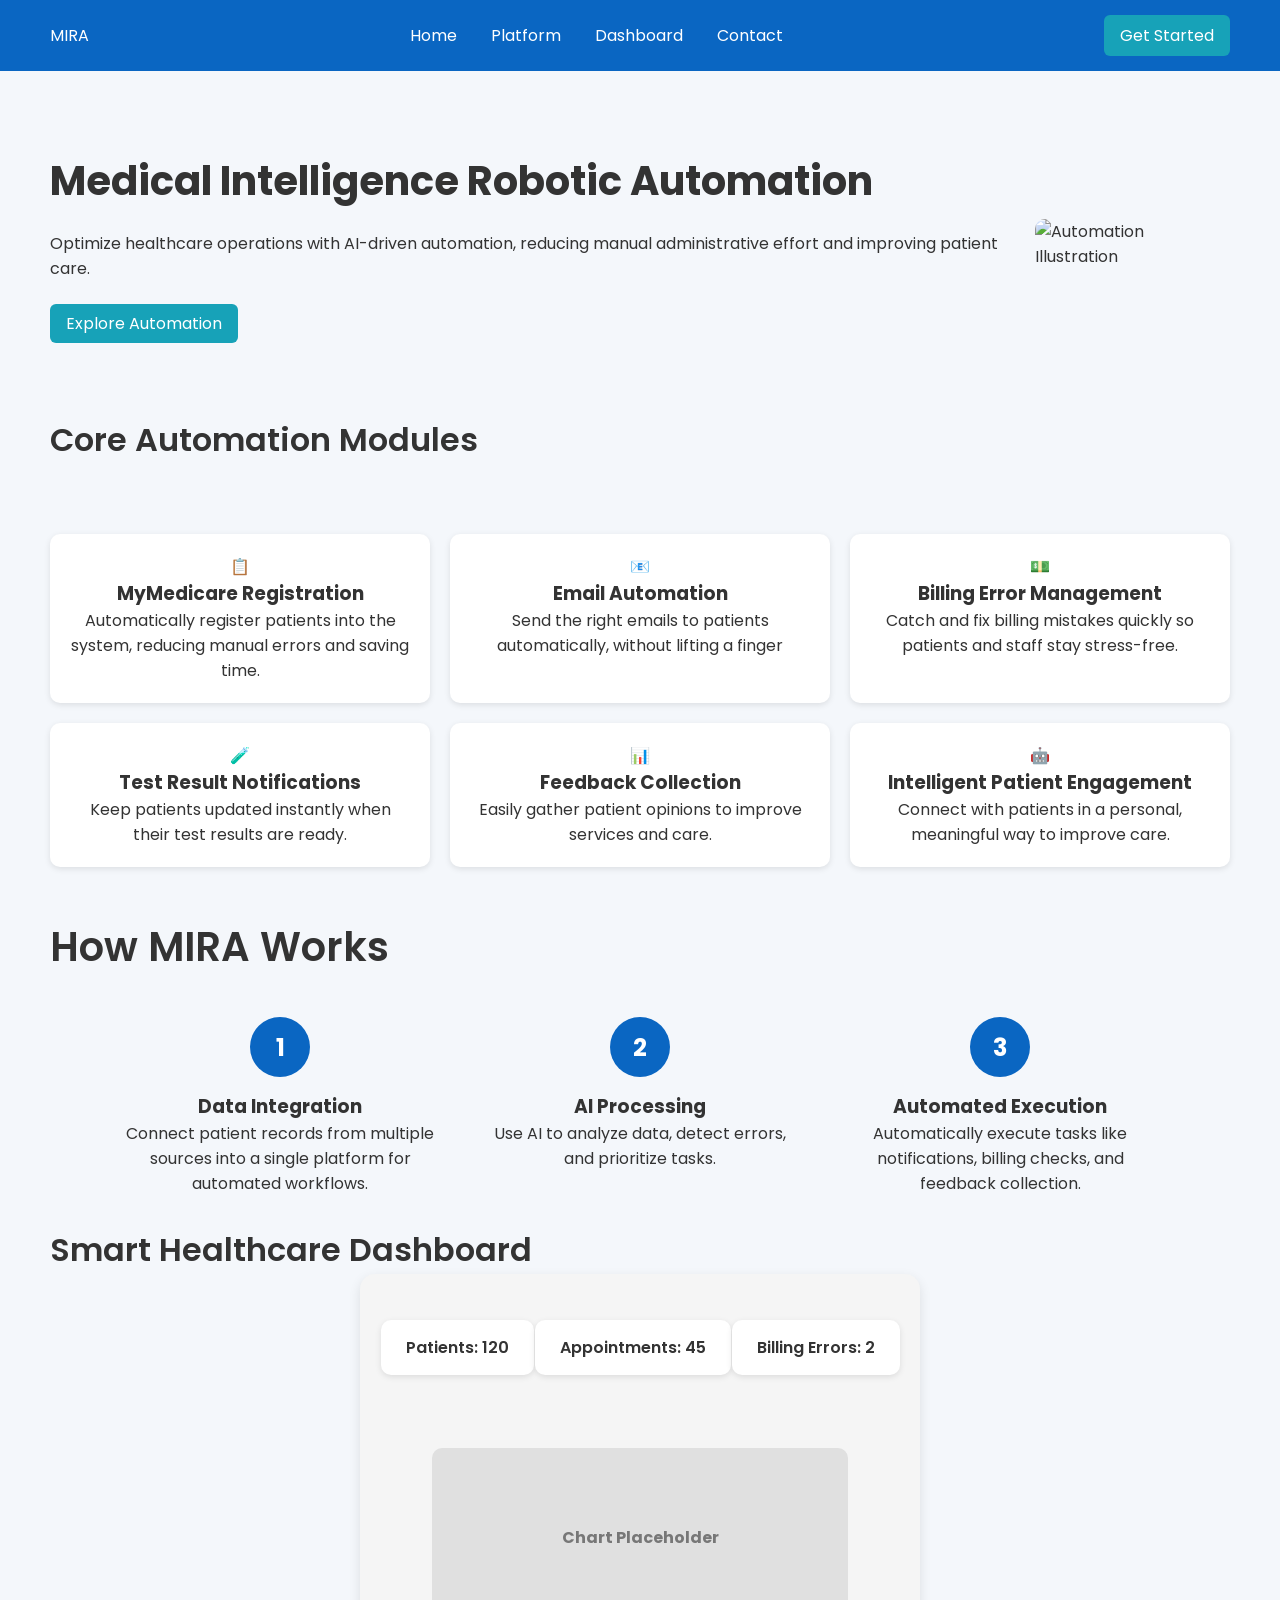
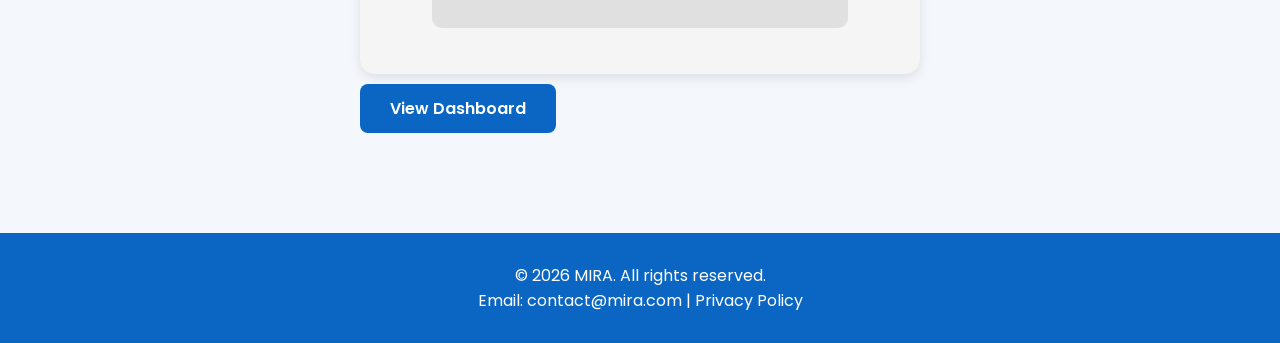
==== index.html @ e870c582 "Add files via upload" ====
<!DOCTYPE html>
<html lang="en">
<head>
    <meta charset="UTF-8">
    <meta name="viewport" content="width=device-width, initial-scale=1.0">
    <title>MIRA - Healthcare Automation</title>
    <link rel="stylesheet" href="style.css">
    <link href="https://fonts.googleapis.com/css2?family=Poppins:wght@400;600;700&display=swap" rel="stylesheet">
</head>
<body>
    <!-- Navbar -->
    <header class="navbar">
        <div class="logo">MIRA</div>
        <nav class="nav-links">
            <a href="#">Home</a>
            <a href="#">Platform</a>
            <a href="dashboard.html">Dashboard</a>
            <a href="#">Contact</a>
        </nav>
        <a href="#" class="btn-primary">Get Started</a>
    </header>

    <!-- Hero Section -->
    <section class="hero-section">
        <div class="hero-text">
            <h1>Medical Intelligence Robotic Automation</h1>
            <p>Optimize healthcare operations with AI-driven automation, reducing manual administrative effort and improving patient care.</p>
            <a href="dashboard.html" class="btn-primary">Explore Automation</a>
        </div>
        <div class="hero-image">
        <img src="assets/image 1.avif" alt="Automation Illustration">
        </div>
    </section>

    <!-- Features Section -->
    <section class="features-section">
        <h2>Core Automation Modules</h2>
        <div class="features-grid">
            <div class="card">
                <div class="icon">📋</div>
                <h3>MyMedicare Registration</h3>
                <p>Automatically register patients into the system, reducing manual errors and saving time.</p>
            </div>
            <div class="card">
                <div class="icon">📧</div>
                <h3>Email Automation</h3>
                <p>Send the right emails to patients automatically, without lifting a finger</p>
            </div>
            <div class="card">
                <div class="icon">💵</div>
                <h3>Billing Error Management</h3>
                <p>Catch and fix billing mistakes quickly so patients and staff stay stress-free.</p>
            </div>
            <div class="card">
                <div class="icon">🧪</div>
                <h3>Test Result Notifications</h3>
                <p>Keep patients updated instantly when their test results are ready.</p>
            </div>
            <div class="card">
                <div class="icon">📊</div>
                <h3>Feedback Collection</h3>
                <p>Easily gather patient opinions to improve services and care.</p>
            </div>
            <div class="card">
                <div class="icon">🤖</div>
                <h3>Intelligent Patient Engagement</h3>
                <p>Connect with patients in a personal, meaningful way to improve care.</p>
            </div>
        </div>
    </section>

    <!-- How It Works Section -->
    <section class="how-it-works">
        <h2>How MIRA Works</h2>
        <div class="steps">
            <div class="step">
                <div class="step-circle">1</div>
                <h3>Data Integration</h3>
                <p>Connect patient records from multiple sources into a single platform for automated workflows.</p>
            </div>
            <div class="step">
                <div class="step-circle">2</div>
                <h3>AI Processing</h3>
                <p>Use AI to analyze data, detect errors, and prioritize tasks.</p>
            </div>
            <div class="step">
                <div class="step-circle">3</div>
                <h3>Automated Execution</h3>
                <p>Automatically execute tasks like notifications, billing checks, and feedback collection.</p>
            </div>
        </div>
    </section>

    <section class="dashboard-preview">
      <h2>Smart Healthcare Dashboard</h2>
  <div class="container">
    
    
    <!-- Dashboard Box -->
    <div class="dashboard-box">
      <!-- Optional placeholders for dashboard elements -->
      <div class="dashboard-cards">
        <div class="card">Patients: 120</div>
        <div class="card">Appointments: 45</div>
        <div class="card">Billing Errors: 2</div>
      </div>
      <div class="dashboard-chart">
        <span>Chart Placeholder</span>
      </div>
    </div>

    <!-- Button -->
    <a href="dashboard.html" class="btn-view-dashboard">View Dashboard</a>
  </div>
</section>

    <!-- Footer -->
    <footer>
        <p>&copy; 2026 MIRA. All rights reserved.</p>
        <p>Email: contact@mira.com | Privacy Policy</p>
    </footer>
</body>
</html>
---- style.css ----
/* Reset */
* {
    margin: 0;
    padding: 0;
    box-sizing: border-box;
}

body {
    font-family: 'Poppins', sans-serif;
    color: #333;
    background-color: #F4F7FB;
}

/* Navbar */
.navbar {
    display: flex;
    justify-content: space-between;
    align-items: center;
    padding: 15px 50px;
    background-color: #0A66C2;
    color: white;
}
.nav-links a {
    margin: 0 15px;
    text-decoration: none;
    color: white;
}
.btn-primary {
    background-color: #17A2B8;
    padding: 8px 16px;
    border-radius: 6px;
    text-decoration: none;
    color: white;
}
.btn-primary:hover {
    background-color: #138496;
}

/* Hero Section */
.hero-section {
    display: flex;
    justify-content: space-between;
    align-items: center;
    padding: 80px 50px;
}
.hero-text h1 {
    font-size: 2.5rem;
    margin-bottom: 20px;
}
.hero-text p {
    margin-bottom: 30px;
}
.hero-image  img {
    max-width: 100%;
    height: auto;
    border-radius: 10px;
}

/* Features Grid */
.features-grid {
    display: grid;
    grid-template-columns: repeat(3, 1fr);
    gap: 20px;
    padding: 50px;
}
/* Make h2 same as hero h1 */
.features-section h2 {
    font-size: 2rem;     /* same as hero h1 */
    font-weight: 600;       /* bold like hero h1 */
    margin-bottom: 20px;
    margin-left: 50px;    /* same spacing as hero h1 */
    text-align: left;       /* optional, align with hero-text */
            
}


.card {
    background: white;
    padding: 20px;
    border-radius: 10px;
    box-shadow: 0 2px 6px rgba(0,0,0,0.1);
    text-align: center;
}

/* How It Works */
.how-it-works h2 {
  font-size: 2rem;     /* same as hero h1 */
    font-weight: 600;       /* bold like hero h1 */
    margin-bottom: 20px;
    margin-left: 50px;    /* same spacing as hero h1 */
    text-align: left; 

}
/* Section Title */
.how-it-works h2 {
    font-size: 2.5rem;
    font-weight: 600;
  
    margin-bottom: 40px;
    text-align: left; /* optional, align like hero text */
}

.steps {
    display: flex;
    justify-content: center; /* center steps horizontally */
    flex-wrap: wrap;
    gap: 40px;               /* adjust 15px if you want closer */
}

.step {
    display: flex;
    flex-direction: column;
    align-items: center;
    max-width: 320px;        /* slightly smaller to reduce spacing */
    text-align: center;
}

/* Circle Number */
.step-circle {
    width: 60px;
    height: 60px;
    border-radius: 50%;
    background-color: #0A66C2;
    color: white;
    display: flex;
    align-items: center;
    justify-content: center;
    font-weight: bold;
    font-size: 1.5rem;
    margin-bottom: 15px;
}

/* Step Title & Paragraph */
.step-content h3 {
    font-size: 1.3rem;
    margin-bottom: 10px;

}
.step-content p {
    font-size: 1rem;
    color: #333;
    line-height: 1.6; /* better readability */
}

/* Responsive */
@media screen and (max-width: 768px) {
    .steps {
        flex-direction: column;
        align-items: center;
    }
    .step {
        max-width: 50%;
    }
}

/* Dashboard */
/* Section Title */
/* Section Container */
.dashboard-preview h2 {
    font-size: 2rem;       /* same as hero h1 */
    font-weight: 600;
    
    margin-top: 30px;        /* pushes heading slightly down */
    margin-left: 50px;       /* shifts heading slightly to the right */
    
}
.dashboard-preview .container {
    max-width: 600px;
    margin: 0 auto;
    padding: 50px 20px;
}

/* Section Title */
.dashboard-preview h2 {
    font-size: 2rem;       /* same as hero h1 */
    font-weight: 600;
    margin-right: 70px; 
    
          
}

/* Dashboard Box */
.dashboard-box {
    width: 100%;
    max-width: 700px;
    height: 400px;
    background-color: #f5f5f5; /* light gray */
    border-radius: 15px;
    box-shadow: 0 4px 12px rgba(0,0,0,0.1);
    margin-bottom: 10px;
    margin-top: -50px;
    display: flex;
    flex-direction: column;
    align-items: center;
    justify-content: space-around;
    padding: 20px;
}

/* Dashboard Cards (top row inside dashboard) */
.dashboard-cards {
    display: flex;
    justify-content: space-around;
    width: 100%;
    margin-bottom: 20px;
}

.dashboard-cards .card {
    background-color: white;
    padding: 15px 25px;
    border-radius: 10px;
    box-shadow: 0 2px 6px rgba(0,0,0,0.1);
    font-weight: 600;
    text-align: center;
}

/* Dashboard Chart placeholder */
.dashboard-chart {
    width: 80%;
    height: 180px;
    background-color: #e0e0e0;
    border-radius: 10px;
    display: flex;
    align-items: center;
    justify-content: center;
    color: #777;
    font-weight: bold;
}

/* Button */
.btn-view-dashboard {
    display: inline-block;
    padding: 12px 30px;
    background-color: #0A66C2;
    color: white;
    text-decoration: none;
    font-weight: 600;
    border-radius: 8px;
    transition: background 0.3s ease;
}

.btn-view-dashboard:hover {
    background-color: #084a8a;
}

/* Responsive */
@media screen and (max-width: 768px) {
    .dashboard-box {
        height: 300px;
    }
    .dashboard-cards {
        flex-direction: column;
        gap: 10px;
    }
}
.sidebar {
    width: 220px;
    background-color: #0A66C2;
    height: 100vh;
    padding: 30px 20px;
    color: white;
    position: fixed;
}
.sidebar nav a {
    display: block;
    color: white;              /* default text color */
    text-decoration: none;
    padding: 12px 15px;
    margin-bottom: 5px;
    font-weight: 500;
    border-radius: 5px;
    transition: background 0.3s, padding-left 0.3s;
}

/* Hover Effect */
.sidebar nav a:hover {
    background-color: #084a8a;  /* darker blue on hover */
    padding-left: 20px;         /* small slide effect to right */
}
.main-content {
    margin-left: 240px;
    padding: 50px;
}
.kpi-cards {
    display: flex;
    gap: 20px;
    margin-bottom: 40px;
}
.kpi-cards .card {
    flex: 1;
    background: white;
    padding: 20px;
    border-radius: 10px;
    text-align: center;
}
.chart-box {
    width: 50%;
    height: 180px;
    background-color: #e0e0e0;
    border-radius: 10px;
    display: flex;
    align-items: center;
    justify-content: center;
    color: #777;
    font-weight: bold;
    margin-top: 20px;
    margin-bottom: 20px;
}
.activity-table table {
    width: 100%;
    border-collapse: collapse;
    margin-top: 20px;
}
.activity-table th, .activity-table td {
    padding: 12px;
    text-align: left;
    border-bottom: 1px solid #ccc;
}
.activity-table tr:nth-child(even){
    background-color: #f9f9f9;
}

/* Footer */
footer {
    text-align: center;
    padding: 30px;
    background-color: #0A66C2;
    color: white;
    margin-top: 50px;
}

/* Responsive */
@media screen and (max-width: 768px){
    .hero-section {
        flex-direction: column;
        text-align: center;
    }
    .features-grid {
        grid-template-columns: 1fr;
    }
    .main-content {
        margin-left: 0;
        padding: 20px;
    }
    .kpi-cards {
        flex-direction: column;
    }
}
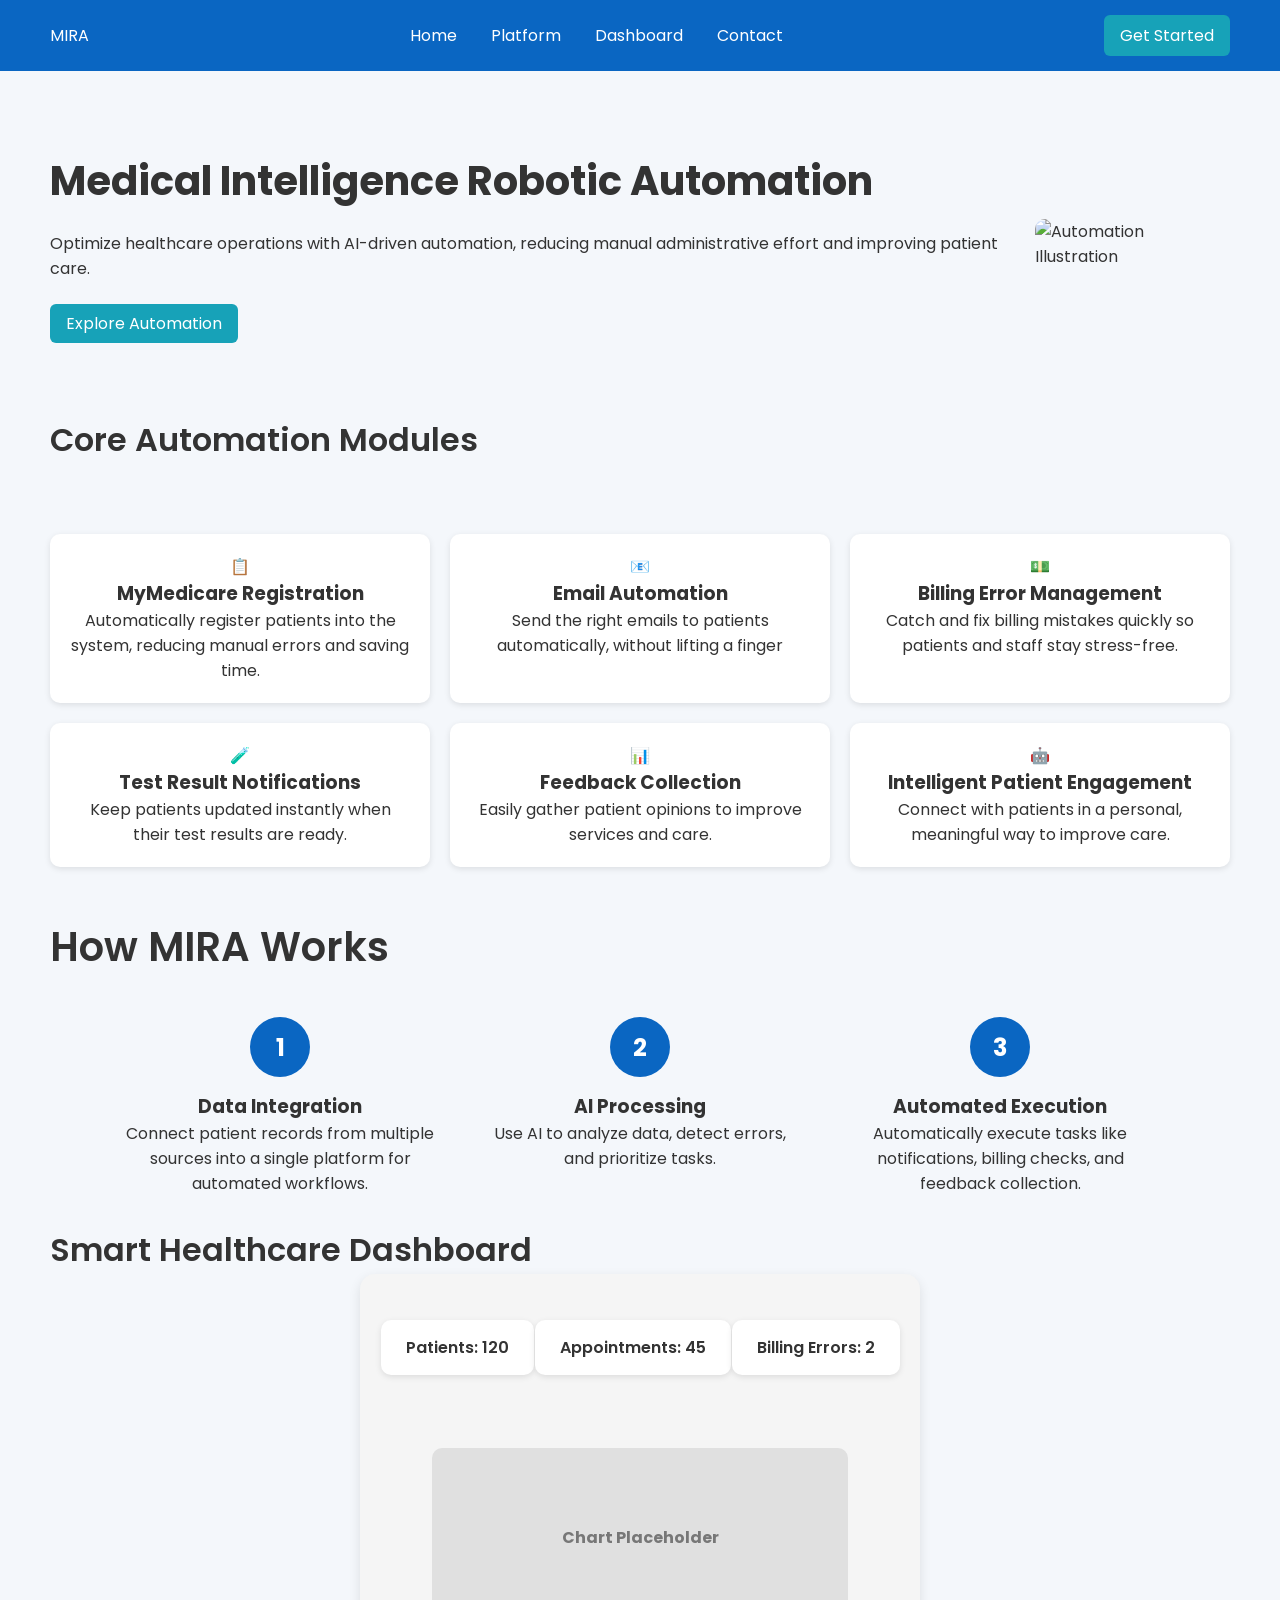
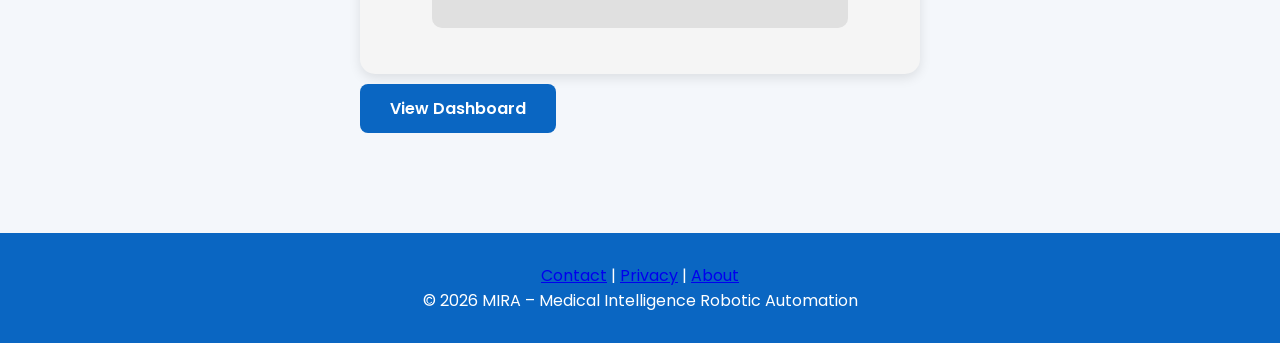
==== commit fabe779e: "Enhance footer with links and copyright update Updated the footer section to include additional link" ====
--- a/index.html
+++ b/index.html
@@ -115,9 +115,15 @@
 </section>
 
     <!-- Footer -->
-    <footer>
-        <p>&copy; 2026 MIRA. All rights reserved.</p>
-        <p>Email: contact@mira.com | Privacy Policy</p>
-    </footer>
+    <footer class="site-footer">
+    <div class="footer-links">
+        <a href="#">Contact</a> | 
+        <a href="#">Privacy</a> | 
+        <a href="#">About</a>
+    
+    <p>&copy; 2026 MIRA – Medical Intelligence Robotic Automation</p>
+    </div>
+</footer>
 </body>
-</html>+
+</html>
